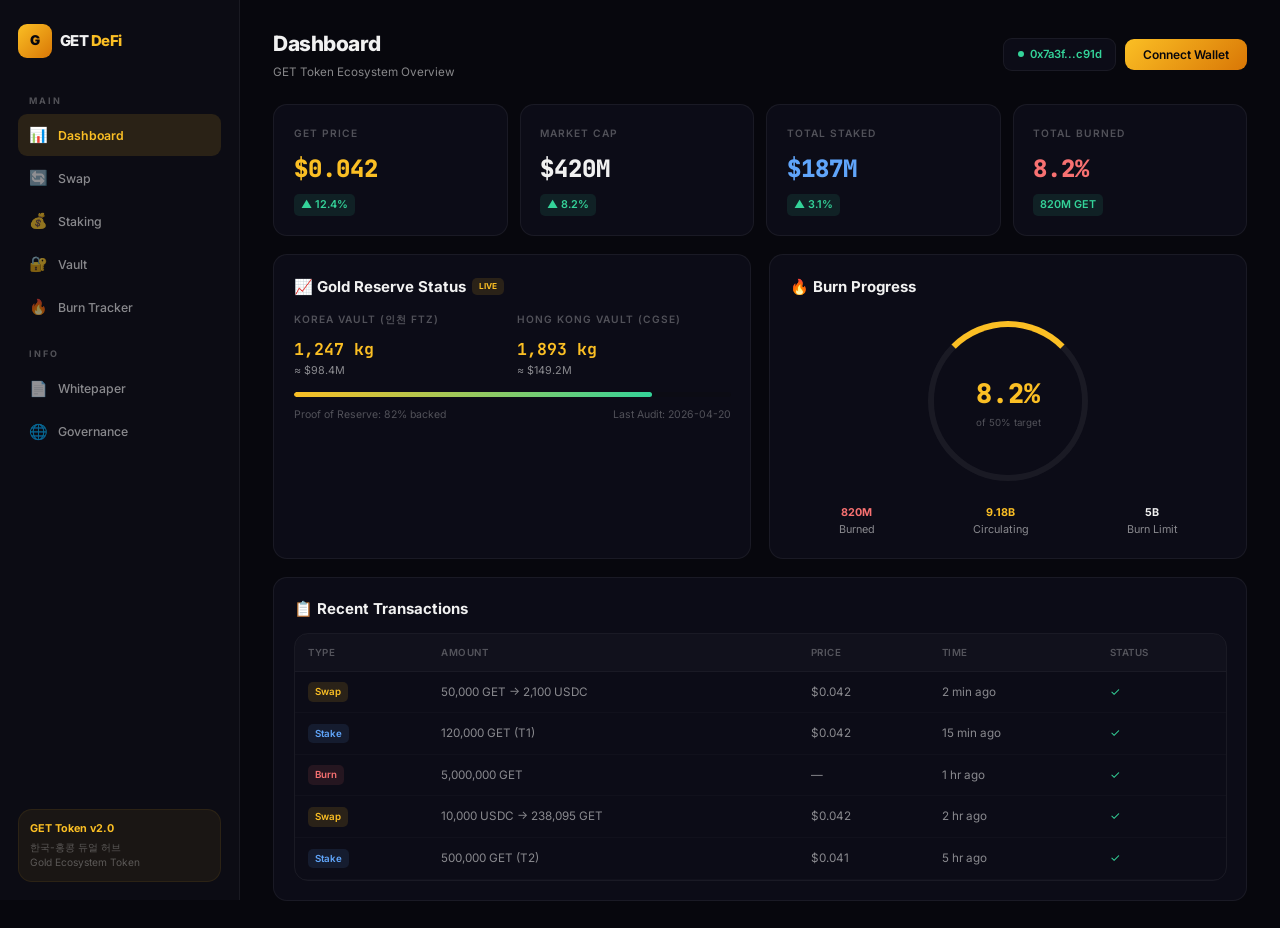
==== defi.html @ 254e7aa3 "GET Token Whitepaper v2.0 - Korea-HK Dual Hub Update" ====
<!DOCTYPE html>
<html lang="ko">
<head>
<meta charset="UTF-8">
<meta name="viewport" content="width=device-width, initial-scale=1.0">
<title>GET DeFi | Gold Ecosystem Token</title>
<meta name="description" content="GET Token DeFi - Swap, Staking, Vault, Burn Tracker">
<link rel="canonical" href="https://axg.kr/defi">
<link rel="stylesheet" href="defi.css">
</head>
<body>
<div class="app">

<!-- SIDEBAR -->
<aside class="sb">
<div class="logo"><div class="logo-i">G</div><div class="logo-t">GET <span>DeFi</span></div></div>
<div class="ng">
<div class="nl">Main</div>
<div class="ni ac" onclick="showPage('dashboard')"><span class="ic">📊</span> Dashboard</div>
<div class="ni" onclick="showPage('swap')"><span class="ic">🔄</span> Swap</div>
<div class="ni" onclick="showPage('staking')"><span class="ic">💰</span> Staking</div>
<div class="ni" onclick="showPage('vault')"><span class="ic">🔐</span> Vault</div>
<div class="ni" onclick="showPage('burn')"><span class="ic">🔥</span> Burn Tracker</div>
</div>
<div class="ng">
<div class="nl">Info</div>
<div class="ni" onclick="window.open('index.html')"><span class="ic">📄</span> Whitepaper</div>
<div class="ni"><span class="ic">🌐</span> Governance</div>
</div>
<div class="sp"></div>
<div class="nf"><b>GET Token v2.0</b>한국-홍콩 듀얼 허브<br>Gold Ecosystem Token</div>
</aside>

<!-- MAIN -->
<div class="main">

<!-- DASHBOARD -->
<div class="page active" id="pg-dashboard">
<div class="hd"><div><h1>Dashboard</h1><p>GET Token Ecosystem Overview</p></div>
<div class="ha"><div class="wb"><span class="dot"></span>0x7a3f...c91d</div><button class="btn btn-p">Connect Wallet</button></div></div>

<div class="g4">
<div class="cd"><div class="cl">GET Price</div><div class="cv" style="color:var(--g)">$0.042</div><div class="cc up">▲ 12.4%</div></div>
<div class="cd"><div class="cl">Market Cap</div><div class="cv">$420M</div><div class="cc up">▲ 8.2%</div></div>
<div class="cd"><div class="cl">Total Staked</div><div class="cv" style="color:var(--b)">$187M</div><div class="cc up">▲ 3.1%</div></div>
<div class="cd"><div class="cl">Total Burned</div><div class="cv" style="color:var(--r)">8.2%</div><div class="cc up">820M GET</div></div>
</div>

<div class="g2">
<div class="cd">
<div class="sec">📈 Gold Reserve Status <span class="badge">LIVE</span></div>
<div class="g2" style="margin:0;gap:.6rem">
<div><div class="cl">Korea Vault (인천 FTZ)</div><div style="font-family:'JetBrains Mono';font-size:1.1rem;font-weight:700;color:var(--g)">1,247 kg</div><div style="font-size:.72rem;color:var(--t2)">≈ $98.4M</div></div>
<div><div class="cl">Hong Kong Vault (CGSE)</div><div style="font-family:'JetBrains Mono';font-size:1.1rem;font-weight:700;color:var(--g)">1,893 kg</div><div style="font-size:.72rem;color:var(--t2)">≈ $149.2M</div></div>
</div>
<div class="pb" style="margin-top:.8rem"><div class="pf" style="width:82%"></div></div>
<div style="display:flex;justify-content:space-between;font-size:.7rem;color:var(--t3)"><span>Proof of Reserve: 82% backed</span><span>Last Audit: 2026-04-20</span></div>
</div>
<div class="cd">
<div class="sec">🔥 Burn Progress</div>
<div class="vr"><div class="vp">8.2%</div><div class="vs">of 50% target</div></div>
<div style="display:flex;justify-content:space-around;text-align:center;font-size:.72rem;color:var(--t2)">
<div><div style="font-weight:700;color:var(--r)">820M</div>Burned</div>
<div><div style="font-weight:700;color:var(--g)">9.18B</div>Circulating</div>
<div><div style="font-weight:700;color:var(--t1)">5B</div>Burn Limit</div>
</div>
</div>
</div>

<div class="cd">
<div class="sec">📋 Recent Transactions</div>
<div class="tw"><table>
<thead><tr><th>Type</th><th>Amount</th><th>Price</th><th>Time</th><th>Status</th></tr></thead>
<tbody>
<tr><td><span class="tg tg-g">Swap</span></td><td>50,000 GET → 2,100 USDC</td><td>$0.042</td><td>2 min ago</td><td style="color:var(--gr)">✓</td></tr>
<tr><td><span class="tg tg-b">Stake</span></td><td>120,000 GET (T1)</td><td>$0.042</td><td>15 min ago</td><td style="color:var(--gr)">✓</td></tr>
<tr><td><span class="tg tg-r">Burn</span></td><td>5,000,000 GET</td><td>—</td><td>1 hr ago</td><td style="color:var(--gr)">✓</td></tr>
<tr><td><span class="tg tg-g">Swap</span></td><td>10,000 USDC → 238,095 GET</td><td>$0.042</td><td>2 hr ago</td><td style="color:var(--gr)">✓</td></tr>
<tr><td><span class="tg tg-b">Stake</span></td><td>500,000 GET (T2)</td><td>$0.041</td><td>5 hr ago</td><td style="color:var(--gr)">✓</td></tr>
</tbody></table></div>
</div>
</div>

<!-- SWAP -->
<div class="page" id="pg-swap">
<div class="hd"><div><h1>Swap</h1><p>GET ↔ Stablecoin Exchange | Gold NAV 기반 실시간 교환</p></div>
<div class="ha"><div class="wb"><span class="dot"></span>Connected</div></div></div>

<div class="sw">
<div class="cd" style="padding:1.5rem">
<div class="tabs" style="margin-bottom:1rem"><button class="tab ac">Swap</button><button class="tab">Limit</button></div>

<div class="sig">
<div class="sit"><span>From</span><span>Balance: 1,250,000 GET</span></div>
<div class="sir"><input class="si" placeholder="0.0" value="100000" id="fromAmt" oninput="calcSwap()">
<div class="ts"><div class="ti" style="background:var(--gd);color:var(--g)">G</div>GET ▾</div></div>
</div>

<div class="sa"><div class="sab" onclick="flipSwap()">↕</div></div>

<div class="sig">
<div class="sit"><span>To</span><span>Balance: 12,400 USDC</span></div>
<div class="sir"><input class="si" placeholder="0.0" value="4,200" id="toAmt" readonly>
<div class="ts"><div class="ti" style="background:var(--bd);color:var(--b)">$</div>USDC ▾</div></div>
</div>

<div class="sinf">
<div class="sinr"><span>Exchange Rate</span><span>1 GET = $0.042 USDC</span></div>
<div class="sinr"><span>Gold NAV Backing</span><span>$0.0248 / GET</span></div>
<div class="sinr"><span>Swap Fee</span><span>0.2% (200 GET)</span></div>
<div class="sinr"><span>Price Impact</span><span style="color:var(--gr)">< 0.01%</span></div>
<div class="sinr"><span>Route</span><span>GET → USDC (BitGo)</span></div>
</div>

<button class="sbtn" onclick="doSwap()">Swap 100,000 GET → 4,200 USDC</button>
</div>

<div class="cd" style="margin-top:1rem">
<div class="sec">📊 GET/USDC Price Chart</div>
<div style="height:180px;display:flex;align-items:flex-end;gap:3px;padding:.5rem 0">
<div style="flex:1;height:40%;background:linear-gradient(180deg,var(--g),rgba(251,191,36,.1));border-radius:2px 2px 0 0"></div>
<div style="flex:1;height:55%;background:linear-gradient(180deg,var(--g),rgba(251,191,36,.1));border-radius:2px 2px 0 0"></div>
<div style="flex:1;height:45%;background:linear-gradient(180deg,var(--g),rgba(251,191,36,.1));border-radius:2px 2px 0 0"></div>
<div style="flex:1;height:65%;background:linear-gradient(180deg,var(--g),rgba(251,191,36,.1));border-radius:2px 2px 0 0"></div>
<div style="flex:1;height:60%;background:linear-gradient(180deg,var(--g),rgba(251,191,36,.1));border-radius:2px 2px 0 0"></div>
<div style="flex:1;height:70%;background:linear-gradient(180deg,var(--g),rgba(251,191,36,.1));border-radius:2px 2px 0 0"></div>
<div style="flex:1;height:68%;background:linear-gradient(180deg,var(--g),rgba(251,191,36,.1));border-radius:2px 2px 0 0"></div>
<div style="flex:1;height:75%;background:linear-gradient(180deg,var(--g),rgba(251,191,36,.1));border-radius:2px 2px 0 0"></div>
<div style="flex:1;height:72%;background:linear-gradient(180deg,var(--g),rgba(251,191,36,.1));border-radius:2px 2px 0 0"></div>
<div style="flex:1;height:80%;background:linear-gradient(180deg,var(--g),rgba(251,191,36,.1));border-radius:2px 2px 0 0"></div>
<div style="flex:1;height:78%;background:linear-gradient(180deg,var(--g),rgba(251,191,36,.1));border-radius:2px 2px 0 0"></div>
<div style="flex:1;height:85%;background:linear-gradient(180deg,var(--gr),rgba(52,211,153,.1));border-radius:2px 2px 0 0"></div>
</div>
<div style="display:flex;justify-content:space-between;font-size:.6rem;color:var(--t3)"><span>Apr 1</span><span>Apr 7</span><span>Apr 14</span><span>Apr 21</span><span>Today</span></div>
</div>
</div>
</div>

<!-- STAKING -->
<div class="page" id="pg-staking">
<div class="hd"><div><h1>Staking</h1><p>3-Tier Staking | 금 거래 수익 기반 APY</p></div>
<div class="ha"><button class="btn btn-o">My Positions</button><button class="btn btn-p">Claim All</button></div></div>

<div class="g4" style="grid-template-columns:repeat(3,1fr)">
<div class="cd bs"><div class="bv gold">$187M</div><div class="bl">Total Value Locked</div></div>
<div class="cd bs"><div class="bv green">$2.4M</div><div class="bl">Total Rewards Paid</div></div>
<div class="cd bs"><div class="bv" style="color:var(--b)">3,847</div><div class="bl">Active Stakers</div></div>
</div>

<div class="g3">
<div class="cd st">
<div class="sth"><div class="stn">🥇 T1 Gold Vault</div><div class="sta">8.0% APY</div></div>
<div class="std">
<div><div class="stdl">Lock-up</div><div class="stdv">90 Days</div></div>
<div><div class="stdl">Pool Target</div><div class="stdv">$120M</div></div>
<div><div class="stdl">Current Pool</div><div class="stdv" style="color:var(--g)">$98.4M</div></div>
<div><div class="stdl">Fund Use</div><div class="stdv">금 매입</div></div>
</div>
<div class="pb"><div class="pf" style="width:82%"></div></div>
<div style="font-size:.68rem;color:var(--t2);margin-bottom:.6rem;text-align:center">82% filled ($98.4M / $120M)</div>
<button class="stb" onclick="alert('Stake T1: 90일 락업, APY 8%')">Stake GET → T1 Gold Vault</button>
</div>

<div class="cd st t2">
<div class="sth"><div class="stn">💎 T2 Yield Plus</div><div class="sta">12.0% APY</div></div>
<div class="std">
<div><div class="stdl">Lock-up</div><div class="stdv">180 Days</div></div>
<div><div class="stdl">Pool Target</div><div class="stdv">$50M</div></div>
<div><div class="stdl">Current Pool</div><div class="stdv" style="color:var(--b)">$41.2M</div></div>
<div><div class="stdl">Fund Use</div><div class="stdv">NPL·PF</div></div>
</div>
<div class="pb"><div class="pf" style="width:82%;background:linear-gradient(90deg,var(--b),var(--gr))"></div></div>
<div style="font-size:.68rem;color:var(--t2);margin-bottom:.6rem;text-align:center">82% filled ($41.2M / $50M)</div>
<button class="stb" onclick="alert('Stake T2: 180일 락업, APY 12%')">Stake GET → T2 Yield Plus</button>
</div>

<div class="cd st t3">
<div class="sth"><div class="stn">🚀 T3 LP Staking</div><div class="sta">18.0% APY</div></div>
<div class="std">
<div><div class="stdl">Lock-up</div><div class="stdv">365 Days</div></div>
<div><div class="stdl">Pool Target</div><div class="stdv">$30M</div></div>
<div><div class="stdl">Current Pool</div><div class="stdv" style="color:var(--p)">$24.8M</div></div>
<div><div class="stdl">Fund Use</div><div class="stdv">유동성</div></div>
</div>
<div class="pb"><div class="pf" style="width:83%;background:linear-gradient(90deg,var(--p),var(--gr))"></div></div>
<div style="font-size:.68rem;color:var(--t2);margin-bottom:.6rem;text-align:center">83% filled ($24.8M / $30M)</div>
<button class="stb" onclick="alert('Stake T3: 365일 락업, APY 18%')">Stake GET-USDC LP → T3</button>
</div>
</div>
</div>

<!-- VAULT -->
<div class="page" id="pg-vault">
<div class="hd"><div><h1>Gold Vault</h1><p>한국-홍콩 듀얼 Vault | 실시간 Proof of Reserve</p></div>
<div class="ha"><span class="tg tg-gr" style="font-size:.75rem;padding:4px 10px">✓ Chainlink PoR Verified</span></div></div>

<div class="g2">
<div class="cd">
<div class="sec">🇰🇷 한국 Vault — 인천 FTZ</div>
<div class="vr"><div class="vp">1,247</div><div class="vs">kg Gold</div></div>
<div class="g2" style="gap:.5rem;margin:0">
<div class="cd" style="padding:.8rem;text-align:center"><div class="cl">USD Value</div><div style="font-family:'JetBrains Mono';font-weight:700;color:var(--g)">$98.4M</div></div>
<div class="cd" style="padding:.8rem;text-align:center"><div class="cl">Purity</div><div style="font-family:'JetBrains Mono';font-weight:700">99.99%</div></div>
<div class="cd" style="padding:.8rem;text-align:center"><div class="cl">Security</div><div style="font-weight:600;color:var(--gr);font-size:.8rem">Brink's</div></div>
<div class="cd" style="padding:.8rem;text-align:center"><div class="cl">Last Audit</div><div style="font-weight:600;font-size:.8rem">Apr 20</div></div>
</div>
</div>
<div class="cd">
<div class="sec">🇭🇰 홍콩 Vault — CGSE Zone</div>
<div class="vr"><div class="vp">1,893</div><div class="vs">kg Gold</div></div>
<div class="g2" style="gap:.5rem;margin:0">
<div class="cd" style="padding:.8rem;text-align:center"><div class="cl">USD Value</div><div style="font-family:'JetBrains Mono';font-weight:700;color:var(--g)">$149.2M</div></div>
<div class="cd" style="padding:.8rem;text-align:center"><div class="cl">Purity</div><div style="font-family:'JetBrains Mono';font-weight:700">99.99%</div></div>
<div class="cd" style="padding:.8rem;text-align:center"><div class="cl">Security</div><div style="font-weight:600;color:var(--gr);font-size:.8rem">Brink's</div></div>
<div class="cd" style="padding:.8rem;text-align:center"><div class="cl">Last Audit</div><div style="font-weight:600;font-size:.8rem">Apr 18</div></div>
</div>
</div>
</div>

<div class="cd">
<div class="sec">📋 Gold Token Issuance Log</div>
<div class="tw"><table>
<thead><tr><th>Date</th><th>Vault</th><th>Gold (kg)</th><th>Tokens Minted</th><th>TX Hash</th></tr></thead>
<tbody>
<tr><td>Apr 22</td><td><span class="tg tg-g">Korea</span></td><td>312 kg</td><td>312,000 GLD</td><td style="font-family:'JetBrains Mono';font-size:.7rem;color:var(--b)">0xfa3...9c1</td></tr>
<tr><td>Apr 20</td><td><span class="tg tg-b">HK</span></td><td>520 kg</td><td>520,000 GLD</td><td style="font-family:'JetBrains Mono';font-size:.7rem;color:var(--b)">0x8b2...4e7</td></tr>
<tr><td>Apr 18</td><td><span class="tg tg-g">Korea</span></td><td>285 kg</td><td>285,000 GLD</td><td style="font-family:'JetBrains Mono';font-size:.7rem;color:var(--b)">0xd71...2f3</td></tr>
<tr><td>Apr 15</td><td><span class="tg tg-b">HK</span></td><td>448 kg</td><td>448,000 GLD</td><td style="font-family:'JetBrains Mono';font-size:.7rem;color:var(--b)">0x3c9...8a5</td></tr>
</tbody></table></div>
</div>
</div>

<!-- BURN -->
<div class="page" id="pg-burn">
<div class="hd"><div><h1>Burn Tracker</h1><p>GET 바이백 & 소각 | 순이익 30% 자동 소각</p></div>
<div class="ha"><span class="tg tg-r" style="font-size:.75rem;padding:4px 10px">🔥 Next Burn: 3d 14h</span></div></div>

<div class="g4">
<div class="cd bs"><div class="bv fire">820M</div><div class="bl">Total Burned (GET)</div></div>
<div class="cd bs"><div class="bv gold">8.2%</div><div class="bl">Burn Rate</div></div>
<div class="cd bs"><div class="bv green">50%</div><div class="bl">Max Burn Cap</div></div>
<div class="cd bs"><div class="bv" style="color:var(--b)">₩34.4B</div><div class="bl">Total Burn Value</div></div>
</div>

<div class="g2">
<div class="cd">
<div class="sec">📊 Monthly Burn Chart</div>
<div class="bc">
<div class="bb" style="height:25%"><div class="bbl">Nov</div></div>
<div class="bb" style="height:32%"><div class="bbl">Dec</div></div>
<div class="bb" style="height:40%"><div class="bbl">Jan</div></div>
<div class="bb" style="height:48%"><div class="bbl">Feb</div></div>
<div class="bb" style="height:55%"><div class="bbl">Mar</div></div>
<div class="bb" style="height:70%"><div class="bbl">Apr</div></div>
</div>
</div>
<div class="cd">
<div class="sec">🎯 Burn Milestones</div>
<div style="display:flex;flex-direction:column;gap:.6rem;margin-top:.5rem">
<div><div class="pb"><div class="pf" style="width:82%;background:linear-gradient(90deg,var(--r),var(--g))"></div></div><div style="display:flex;justify-content:space-between;font-size:.7rem"><span style="color:var(--r)">Y1: 8.2% burned</span><span style="color:var(--t3)">Target 8%</span></div></div>
<div><div class="pb"><div class="pf" style="width:0%"></div></div><div style="display:flex;justify-content:space-between;font-size:.7rem"><span style="color:var(--t3)">Y2: 0%</span><span style="color:var(--t3)">Target 22%</span></div></div>
<div><div class="pb"><div class="pf" style="width:0%"></div></div><div style="display:flex;justify-content:space-between;font-size:.7rem"><span style="color:var(--t3)">Y3: 0%</span><span style="color:var(--t3)">Target 38%</span></div></div>
<div><div class="pb"><div class="pf" style="width:0%"></div></div><div style="display:flex;justify-content:space-between;font-size:.7rem"><span style="color:var(--t3)">Y4: 0%</span><span style="color:var(--t3)">Target 47%</span></div></div>
</div>
</div>
</div>

<div class="cd">
<div class="sec">🔥 Burn History</div>
<div class="tw"><table>
<thead><tr><th>Date</th><th>Amount Burned</th><th>Value</th><th>Source</th><th>TX</th></tr></thead>
<tbody>
<tr><td>Apr 22</td><td style="color:var(--r);font-weight:600">50M GET</td><td>$2.1M</td><td>Gold Spread</td><td style="font-family:'JetBrains Mono';font-size:.7rem;color:var(--b)">0xab1...3f2</td></tr>
<tr><td>Apr 15</td><td style="color:var(--r);font-weight:600">45M GET</td><td>$1.89M</td><td>Swap Fee</td><td style="font-family:'JetBrains Mono';font-size:.7rem;color:var(--b)">0x7c3...e91</td></tr>
<tr><td>Apr 8</td><td style="color:var(--r);font-weight:600">60M GET</td><td>$2.52M</td><td>Gold Spread</td><td style="font-family:'JetBrains Mono';font-size:.7rem;color:var(--b)">0xd42...7b8</td></tr>
<tr><td>Apr 1</td><td style="color:var(--r);font-weight:600">40M GET</td><td>$1.68M</td><td>Staking Margin</td><td style="font-family:'JetBrains Mono';font-size:.7rem;color:var(--b)">0x2e9...5c4</td></tr>
</tbody></table></div>
</div>
</div>

</div><!-- /main -->
</div><!-- /app -->

<script>
function showPage(name){
document.querySelectorAll('.page').forEach(p=>p.classList.remove('active'));
document.getElementById('pg-'+name).classList.add('active');
document.querySelectorAll('.ni').forEach(n=>n.classList.remove('ac'));
event.currentTarget.classList.add('ac');
}
function calcSwap(){
const v=parseFloat(document.getElementById('fromAmt').value.replace(/,/g,''))||0;
document.getElementById('toAmt').value=(v*0.042).toLocaleString();
}
function flipSwap(){document.querySelector('.sab').style.transform='rotate(180deg)'}
function doSwap(){
const btn=event.currentTarget;btn.textContent='Processing...';btn.style.opacity='.6';
setTimeout(()=>{btn.textContent='✓ Swap Complete!';btn.style.background='linear-gradient(135deg,#34d399,#10b981)';
setTimeout(()=>{btn.textContent='Swap 100,000 GET → 4,200 USDC';btn.style.background='';btn.style.opacity='1'},2000)},1500);
}
</script>
</body>
</html>
---- defi.css ----
@import url('https://fonts.googleapis.com/css2?family=Inter:wght@300;400;500;600;700;800;900&family=JetBrains+Mono:wght@400;500;700&display=swap');
:root{--g:#fbbf24;--gd:rgba(251,191,36,.12);--gb:rgba(251,191,36,.06);--b:#60a5fa;--bd:rgba(96,165,250,.1);--gr:#34d399;--grd:rgba(52,211,153,.1);--r:#f87171;--rd:rgba(248,113,113,.1);--p:#a78bfa;--bg:#07070d;--bg2:#0c0c14;--bg3:#12121e;--cd:rgba(14,14,24,.92);--br:rgba(255,255,255,.06);--bh:rgba(251,191,36,.18);--t1:#f1f1f1;--t2:rgba(241,241,241,.55);--t3:rgba(241,241,241,.3);--rd2:14px;--tr:all .3s ease}
*,*::before,*::after{margin:0;padding:0;box-sizing:border-box}
html{font-size:15px}body{font-family:'Inter',sans-serif;background:var(--bg);color:var(--t1);line-height:1.6;overflow-x:hidden;min-height:100vh}
::-webkit-scrollbar{width:4px}::-webkit-scrollbar-thumb{background:rgba(251,191,36,.3);border-radius:2px}
a{color:var(--g);text-decoration:none}button{cursor:pointer;font-family:inherit}

.app{display:grid;grid-template-columns:240px 1fr;min-height:100vh}
.sb{background:var(--bg2);border-right:1px solid var(--br);padding:1.2rem;display:flex;flex-direction:column;position:sticky;top:0;height:100vh}
.main{padding:1.8rem 2.2rem;overflow-y:auto}

.logo{display:flex;align-items:center;gap:.5rem;margin-bottom:2rem;padding:.4rem 0}
.logo-i{width:34px;height:34px;border-radius:9px;background:linear-gradient(135deg,#fbbf24,#d97706);display:flex;align-items:center;justify-content:center;font-weight:900;font-size:.9rem;color:#07070d}
.logo-t{font-size:1rem;font-weight:800;letter-spacing:-.5px}.logo-t span{color:var(--g)}
.ng{margin-bottom:1.2rem}
.nl{font-size:.6rem;font-weight:700;letter-spacing:2px;text-transform:uppercase;color:var(--t3);margin-bottom:.4rem;padding-left:.7rem}
.ni{display:flex;align-items:center;gap:.6rem;padding:.6rem .7rem;border-radius:9px;color:var(--t2);font-size:.82rem;font-weight:500;transition:var(--tr);cursor:pointer;margin-bottom:1px}
.ni:hover{background:var(--gb);color:var(--t1)}.ni.ac{background:var(--gd);color:var(--g);font-weight:600}
.ni .ic{font-size:1rem;width:20px;text-align:center}
.sp{flex:1}
.nf{padding:.7rem;border-radius:var(--rd2);background:var(--gb);border:1px solid rgba(251,191,36,.08);font-size:.68rem;color:var(--t3);line-height:1.5}
.nf b{color:var(--g);display:block;margin-bottom:.2rem;font-size:.72rem}

.hd{display:flex;justify-content:space-between;align-items:center;margin-bottom:1.5rem}
.hd h1{font-size:1.4rem;font-weight:800;letter-spacing:-.5px}.hd p{font-size:.78rem;color:var(--t2);margin-top:.15rem}
.ha{display:flex;gap:.6rem;align-items:center}
.btn{padding:.55rem 1.2rem;border-radius:9px;font-size:.8rem;font-weight:600;border:none;transition:var(--tr)}
.btn-p{background:linear-gradient(135deg,#fbbf24,#d97706);color:#07070d}.btn-p:hover{box-shadow:0 4px 18px rgba(251,191,36,.3);transform:translateY(-1px)}
.btn-o{background:0;border:1px solid var(--bh);color:var(--g)}.btn-o:hover{background:var(--gb)}
.wb{display:flex;align-items:center;gap:.4rem;padding:.45rem .9rem;border-radius:9px;background:var(--cd);border:1px solid var(--br);font-size:.75rem;color:var(--gr);font-weight:600}
.wb .dot{width:6px;height:6px;border-radius:50%;background:var(--gr);animation:pu 2s infinite}
@keyframes pu{0%,100%{opacity:1}50%{opacity:.3}}

.cd{background:var(--cd);border:1px solid var(--br);border-radius:var(--rd2);padding:1.3rem;transition:var(--tr);overflow:hidden}
.cd:hover{border-color:var(--bh)}
.cl{font-size:.68rem;font-weight:600;color:var(--t3);letter-spacing:1px;text-transform:uppercase;margin-bottom:.6rem}
.cv{font-family:'JetBrains Mono';font-size:1.6rem;font-weight:800;margin-bottom:.2rem}
.cc{font-size:.72rem;font-weight:600;display:inline-flex;align-items:center;gap:.2rem;padding:2px 7px;border-radius:5px}
.cc.up{color:var(--gr);background:var(--grd)}.cc.dn{color:var(--r);background:var(--rd)}

.g4{display:grid;grid-template-columns:repeat(4,1fr);gap:.8rem;margin-bottom:1.2rem}
.g2{display:grid;grid-template-columns:1fr 1fr;gap:1.2rem;margin-bottom:1.2rem}
.g3{display:grid;grid-template-columns:1fr 1fr 1fr;gap:1rem;margin-bottom:1.2rem}

/* Swap */
.sw{max-width:460px;margin:0 auto}
.sig{background:var(--bg2);border:1px solid var(--br);border-radius:11px;padding:1rem;margin-bottom:.4rem;transition:var(--tr)}
.sig:focus-within{border-color:var(--g)}
.sit{display:flex;justify-content:space-between;margin-bottom:.5rem;font-size:.68rem;color:var(--t3);font-weight:600}
.sir{display:flex;align-items:center;gap:.7rem}
.si{flex:1;background:0;border:0;outline:0;font-family:'JetBrains Mono';font-size:1.4rem;font-weight:700;color:var(--t1)}.si::placeholder{color:var(--t3)}
.ts{display:flex;align-items:center;gap:.3rem;padding:.35rem .7rem;border-radius:9px;background:rgba(255,255,255,.04);border:1px solid var(--br);color:var(--t1);font-size:.8rem;font-weight:600;cursor:pointer;white-space:nowrap}
.ts:hover{border-color:var(--bh)}
.ti{width:22px;height:22px;border-radius:50%;display:flex;align-items:center;justify-content:center;font-size:.65rem;font-weight:800}
.sa{display:flex;justify-content:center;margin:-.2rem 0;position:relative;z-index:2}
.sab{width:32px;height:32px;border-radius:9px;background:var(--bg3);border:2px solid var(--br);display:flex;align-items:center;justify-content:center;font-size:.9rem;color:var(--t2);cursor:pointer;transition:var(--tr)}
.sab:hover{border-color:var(--g);color:var(--g);transform:rotate(180deg)}
.sinf{display:flex;flex-direction:column;gap:.3rem;padding:.8rem 0}
.sinr{display:flex;justify-content:space-between;font-size:.74rem;color:var(--t2)}.sinr span:last-child{color:var(--t1);font-weight:500}
.sbtn{width:100%;padding:.9rem;border-radius:11px;font-size:.95rem;font-weight:700;border:0;background:linear-gradient(135deg,#fbbf24,#d97706);color:#07070d;transition:var(--tr)}
.sbtn:hover{box-shadow:0 5px 24px rgba(251,191,36,.3);transform:translateY(-2px)}

/* Staking */
.st{border-left:3px solid var(--g)}
.st.t2{border-color:var(--b)}.st.t3{border-color:var(--p)}
.sth{display:flex;justify-content:space-between;align-items:center;margin-bottom:.8rem}
.stn{font-size:.95rem;font-weight:700}.sta{font-family:'JetBrains Mono';font-size:1.2rem;font-weight:800;color:var(--gr)}
.std{display:grid;grid-template-columns:1fr 1fr;gap:.5rem;margin-bottom:.8rem}
.stdl{font-size:.65rem;color:var(--t3);font-weight:600;text-transform:uppercase;letter-spacing:.5px}
.stdv{font-size:.85rem;font-weight:600;margin-top:.1rem}
.pb{height:5px;background:var(--bg2);border-radius:3px;overflow:hidden;margin-bottom:.7rem}
.pf{height:100%;border-radius:3px;background:linear-gradient(90deg,var(--g),var(--gr));transition:width 1.5s ease}
.stb{width:100%;padding:.6rem;border-radius:9px;font-size:.82rem;font-weight:600;border:1px solid var(--bh);background:var(--gb);color:var(--g);transition:var(--tr)}
.stb:hover{background:var(--gd);transform:translateY(-1px)}

/* Burn */
.bs{text-align:center;padding:1rem}
.bv{font-family:'JetBrains Mono';font-size:1.3rem;font-weight:800}
.bv.fire{color:var(--r)}.bv.gold{color:var(--g)}.bv.green{color:var(--gr)}
.bl{font-size:.65rem;color:var(--t3);margin-top:.15rem;text-transform:uppercase;letter-spacing:.5px}
.bc{height:160px;display:flex;align-items:flex-end;gap:5px;padding:.8rem 0}
.bb{flex:1;background:linear-gradient(180deg,var(--r),rgba(248,113,113,.15));border-radius:3px 3px 0 0;min-height:6px;transition:height 1.5s ease;position:relative}
.bb:hover{opacity:.75}
.bbl{position:absolute;bottom:-16px;left:50%;transform:translateX(-50%);font-size:.5rem;color:var(--t3);white-space:nowrap}

/* Vault */
.vr{width:160px;height:160px;border-radius:50%;border:6px solid var(--br);position:relative;display:flex;align-items:center;justify-content:center;flex-direction:column;margin:1.5rem auto}
.vr::before{content:'';position:absolute;inset:-6px;border-radius:50%;border:6px solid transparent;border-top-color:var(--g);animation:sp 3s linear infinite}
@keyframes sp{to{transform:rotate(360deg)}}
.vp{font-family:'JetBrains Mono';font-size:1.8rem;font-weight:900;color:var(--g)}
.vs{font-size:.65rem;color:var(--t3)}

/* Table */
.tw{overflow-x:auto;border-radius:var(--rd2);border:1px solid var(--br)}
table{width:100%;border-collapse:collapse;font-size:.78rem}
thead{background:rgba(255,255,255,.02)}
th{padding:.7rem .9rem;text-align:left;font-weight:600;color:var(--t3);font-size:.65rem;letter-spacing:.5px;text-transform:uppercase;border-bottom:1px solid var(--br)}
td{padding:.7rem .9rem;border-bottom:1px solid rgba(255,255,255,.02);color:var(--t2)}
tr:hover td{background:rgba(251,191,36,.02);color:var(--t1)}
.tg{display:inline-block;padding:2px 7px;border-radius:5px;font-size:.65rem;font-weight:600}
.tg-g{background:var(--gd);color:var(--g)}.tg-gr{background:var(--grd);color:var(--gr)}.tg-b{background:var(--bd);color:var(--b)}.tg-r{background:var(--rd);color:var(--r)}

/* Tabs */
.tabs{display:flex;gap:2px;background:var(--bg2);border-radius:9px;padding:2px;margin-bottom:1.2rem;width:fit-content}
.tab{padding:.4rem 1rem;border-radius:7px;font-size:.76rem;font-weight:600;color:var(--t2);cursor:pointer;transition:var(--tr);border:0;background:0}
.tab.ac{background:var(--cd);color:var(--g);box-shadow:0 2px 6px rgba(0,0,0,.3)}.tab:hover:not(.ac){color:var(--t1)}

.sec{font-size:1rem;font-weight:700;margin-bottom:.8rem;display:flex;align-items:center;gap:.4rem}
.sec .badge{font-size:.55rem;padding:2px 7px;border-radius:5px;background:var(--gd);color:var(--g);font-weight:700}

/* Pages */
.page{display:none}.page.active{display:block}

@media(max-width:900px){.app{grid-template-columns:1fr}.sb{display:none}.main{padding:1rem}.g4{grid-template-columns:1fr 1fr}.g2,.g3{grid-template-columns:1fr}}
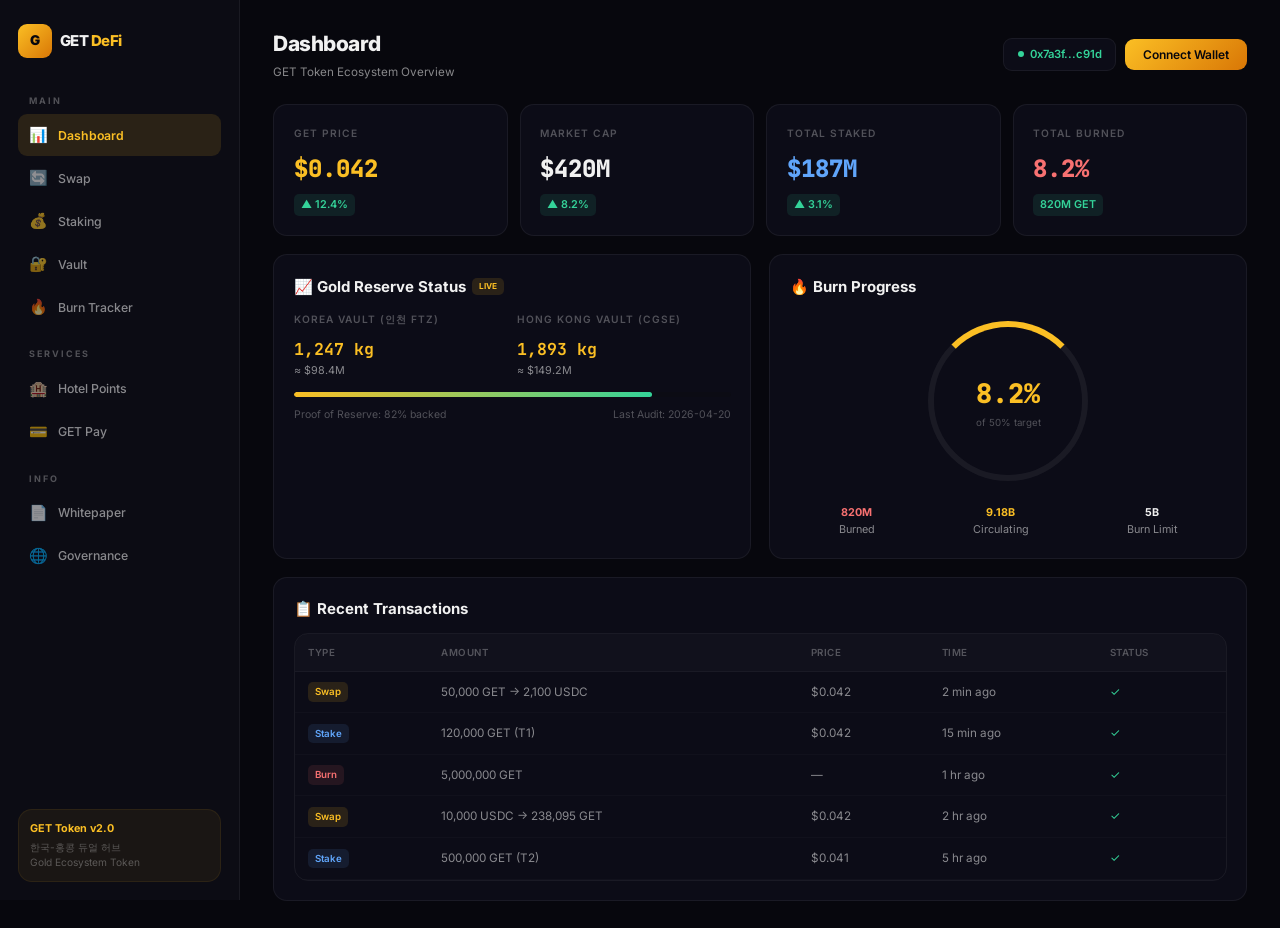
==== commit d726339b: "Add Hotel Points & GET Pay services" ====
--- a/defi.html
+++ b/defi.html
@@ -21,6 +21,11 @@
 <div class="ni" onclick="showPage('staking')"><span class="ic">💰</span> Staking</div>
 <div class="ni" onclick="showPage('vault')"><span class="ic">🔐</span> Vault</div>
 <div class="ni" onclick="showPage('burn')"><span class="ic">🔥</span> Burn Tracker</div>
+</div>
+<div class="ng">
+<div class="nl">Services</div>
+<div class="ni" onclick="showPage('hotel')"><span class="ic">🏨</span> Hotel Points</div>
+<div class="ni" onclick="showPage('pay')"><span class="ic">💳</span> GET Pay</div>
 </div>
 <div class="ng">
 <div class="nl">Info</div>
@@ -278,10 +283,153 @@
 </div>
 </div>
 
+<!-- HOTEL POINTS -->
+<div class="page" id="pg-hotel">
+<div class="hd"><div><h1>Hotel Points</h1><p>체스터톤스 속초 호텔 | 포인트 구매 & GET Swap</p></div>
+<div class="ha"><span class="tg tg-gr" style="font-size:.75rem;padding:4px 10px">✓ Partnership Active</span></div></div>
+
+<div class="hotel-hero">
+<div class="hotel-badge"><span class="dot"></span> LIVE — 실시간 포인트 판매</div>
+<h2>🏨 체스터톤스 속초 호텔</h2>
+<p>강원도 속초시 엑스포로 109 | ⭐ 4성급 프리미엄 리조트 호텔</p>
+<div style="display:flex;gap:1.5rem;margin-top:1rem;flex-wrap:wrap">
+<div><div style="font-size:.65rem;color:rgba(255,255,255,.5)">온천 수영장</div><div style="font-weight:700;font-size:.9rem">🏊 야외 온천</div></div>
+<div><div style="font-size:.65rem;color:rgba(255,255,255,.5)">사우나</div><div style="font-weight:700;font-size:.9rem">♨️ 치유인</div></div>
+<div><div style="font-size:.65rem;color:rgba(255,255,255,.5)">피트니스</div><div style="font-weight:700;font-size:.9rem">💪 24h Gym</div></div>
+<div><div style="font-size:.65rem;color:rgba(255,255,255,.5)">워케이션</div><div style="font-weight:700;font-size:.9rem">💻 노마드</div></div>
+<div><div style="font-size:.65rem;color:rgba(255,255,255,.5)">주차</div><div style="font-weight:700;font-size:.9rem">🅿️ 무료</div></div>
+</div>
+</div>
+
+<div class="sec">🛏️ 객실 선택 & 포인트 구매</div>
+<div class="g3" style="margin-bottom:1.2rem">
+<div class="room-card selected" onclick="selectRoom(this,0)">
+<div class="room-name">Standard</div>
+<div class="room-type">원룸형 · 2인 기준</div>
+<div class="room-price">120,000<small>P / 1박</small></div>
+<div class="room-features"><span class="room-feat">TV</span><span class="room-feat">냉장고</span><span class="room-feat">Wi-Fi</span><span class="room-feat">에어컨</span></div>
+</div>
+<div class="room-card" onclick="selectRoom(this,1)">
+<div class="room-name">Superior</div>
+<div class="room-type">투룸형 · 4인 기준</div>
+<div class="room-price">180,000<small>P / 1박</small></div>
+<div class="room-features"><span class="room-feat">투룸</span><span class="room-feat">세탁기</span><span class="room-feat">Wi-Fi</span><span class="room-feat">온천</span></div>
+</div>
+<div class="room-card" onclick="selectRoom(this,2)">
+<div class="room-name">Deluxe</div>
+<div class="room-type">투룸형 · 6인 기준</div>
+<div class="room-price">280,000<small>P / 1박</small></div>
+<div class="room-features"><span class="room-feat">오션뷰</span><span class="room-feat">투룸</span><span class="room-feat">세탁기</span><span class="room-feat">사우나</span></div>
+</div>
+</div>
+<div class="g2" style="margin-bottom:1.2rem">
+<div class="room-card" onclick="selectRoom(this,3)">
+<div class="room-name">🏅 Suite</div>
+<div class="room-type">3룸 · 8인 기준 · VIP</div>
+<div class="room-price">450,000<small>P / 1박</small></div>
+<div class="room-features"><span class="room-feat">3룸</span><span class="room-feat">오션뷰</span><span class="room-feat">미니골프</span><span class="room-feat">AV룸</span><span class="room-feat">프리미엄</span></div>
+</div>
+<div class="room-card" onclick="selectRoom(this,4)">
+<div class="room-name">👑 Penthouse</div>
+<div class="room-type">최상층 · 10인 기준 · VVIP</div>
+<div class="room-price">750,000<small>P / 1박</small></div>
+<div class="room-features"><span class="room-feat">최상층</span><span class="room-feat">파노라마뷰</span><span class="room-feat">전용 테라스</span><span class="room-feat">올 인클루시브</span></div>
+</div>
+</div>
+
+<div class="g2">
+<div class="pts-calc">
+<div class="sec">🧮 포인트 계산기</div>
+<div class="pts-row"><span class="pts-l">객실</span><span class="pts-v" id="calc-room">Standard</span></div>
+<div class="pts-row"><span class="pts-l">박 수</span>
+<div style="display:flex;align-items:center;gap:.5rem">
+<button class="btn btn-o" style="padding:2px 10px;font-size:.9rem" onclick="changeNights(-1)">−</button>
+<span class="pts-v" id="calc-nights">2</span>
+<button class="btn btn-o" style="padding:2px 10px;font-size:.9rem" onclick="changeNights(1)">+</button>
+</div></div>
+<div class="pts-row"><span class="pts-l">포인트 단가</span><span class="pts-v" id="calc-ppn">120,000 P</span></div>
+<div class="pts-row"><span class="pts-l">총 포인트</span><span class="pts-v pts-total" id="calc-total">240,000 P</span></div>
+<div class="pts-row"><span class="pts-l">GET 환산</span><span class="pts-v pts-get" id="calc-get">≈ 5,714,286 GET</span></div>
+<div style="margin-top:.8rem;display:flex;gap:.5rem">
+<button class="sbtn" style="flex:1" onclick="buyPoints()">KRW로 포인트 구매</button>
+<button class="stb" style="flex:1" onclick="buyWithGET()">GET으로 구매</button>
+</div>
+</div>
+<div class="cd">
+<div class="sec">🔄 포인트 ↔ GET Swap</div>
+<div class="sig" style="margin-bottom:.6rem">
+<div class="sit"><span>Hotel Points</span><span>Balance: 540,000 P</span></div>
+<div class="sir"><input class="si" placeholder="0" value="120000" id="pts-from" oninput="calcPtsSwap()"><div class="ts"><div class="ti" style="background:linear-gradient(135deg,#1a1a2e,#0f3460);color:white;font-size:.5rem">HP</div>Points</div></div>
+</div>
+<div class="sa"><div class="sab" onclick="flipPtsSwap()">↕</div></div>
+<div class="sig">
+<div class="sit"><span>GET Coin</span><span>Balance: 1,250,000 GET</span></div>
+<div class="sir"><input class="si" placeholder="0" value="2,857,143" id="pts-to" readonly><div class="ts"><div class="ti" style="background:var(--gd);color:var(--g)">G</div>GET</div></div>
+</div>
+<div class="sinf">
+<div class="sinr"><span>Exchange Rate</span><span>1 P = 23.81 GET</span></div>
+<div class="sinr"><span>Swap Fee</span><span style="color:var(--gr)">0.15%</span></div>
+</div>
+<button class="sbtn" onclick="doPtsSwap()">Swap 120,000 P → GET</button>
+</div>
+</div>
+</div>
+
+<!-- PAY -->
+<div class="page" id="pg-pay">
+<div class="hd"><div><h1>GET Pay</h1><p>블록체인 기반 통합 결제 & 바우처 플랫폼</p></div>
+<div class="ha"><div class="wb"><span class="dot"></span>Connected</div></div></div>
+
+<div class="pay-balance">
+<div class="pay-bl">Total Balance</div>
+<div class="pay-bv">1,250,000 GET</div>
+<div class="pay-bs">≈ $52,500 USD · ₩70,350,000 KRW</div>
+</div>
+
+<div class="pay-actions">
+<div class="pay-act" onclick="alert('QR 결제 스캐너 실행')"><div class="pay-ai">📱</div><div class="pay-at">QR 결제</div></div>
+<div class="pay-act" onclick="alert('충전 페이지로 이동')"><div class="pay-ai">💰</div><div class="pay-at">충전</div></div>
+<div class="pay-act" onclick="alert('송금 기능 실행')"><div class="pay-ai">📤</div><div class="pay-at">송금</div></div>
+<div class="pay-act" onclick="alert('바우처 마켓 오픈')"><div class="pay-ai">🎫</div><div class="pay-at">바우처</div></div>
+</div>
+
+<div class="g2">
+<div class="cd">
+<div class="sec">🏪 제휴 가맹점</div>
+<div style="display:flex;flex-direction:column;gap:.5rem">
+<div class="merchant-card"><div class="merchant-icon" style="background:linear-gradient(135deg,#1a1a2e,#0f3460)">🏨</div><div class="merchant-info"><div class="merchant-name">체스터톤스 속초</div><div class="merchant-cat">호텔 · 숙박</div></div><div class="merchant-disc">GET 5% 할인</div></div>
+<div class="merchant-card"><div class="merchant-icon" style="background:linear-gradient(135deg,#064e3b,#059669)">🌿</div><div class="merchant-info"><div class="merchant-name">세종 스마트 리버팜</div><div class="merchant-cat">스마트팜 · 농산물</div></div><div class="merchant-disc">GET 8% 할인</div></div>
+<div class="merchant-card"><div class="merchant-icon" style="background:linear-gradient(135deg,#7c2d12,#ea580c)">☕</div><div class="merchant-info"><div class="merchant-name">속초 아틀리에 카페</div><div class="merchant-cat">카페 · F&B</div></div><div class="merchant-disc">GET 3% 할인</div></div>
+<div class="merchant-card"><div class="merchant-icon" style="background:linear-gradient(135deg,#581c87,#a855f7)">💊</div><div class="merchant-info"><div class="merchant-name">HST 헬스케어</div><div class="merchant-cat">건강 · 웰니스</div></div><div class="merchant-disc">GET 10% 할인</div></div>
+<div class="merchant-card"><div class="merchant-icon" style="background:linear-gradient(135deg,#1e3a5f,#3b82f6)">⛷️</div><div class="merchant-info"><div class="merchant-name">속초 관광 패스</div><div class="merchant-cat">관광 · 레저</div></div><div class="merchant-disc">GET 7% 할인</div></div>
+</div>
+</div>
+<div>
+<div class="cd" style="margin-bottom:1.2rem">
+<div class="sec">📱 QR 결제</div>
+<div class="qr-area"><span>📷</span></div>
+<p style="text-align:center;font-size:.72rem;color:var(--t2)">가맹점 QR을 스캔하여 GET으로 결제</p>
+<button class="sbtn" style="margin-top:.8rem" onclick="alert('카메라 스캔 실행')">QR 스캔 결제하기</button>
+</div>
+<div class="cd">
+<div class="sec">📋 최근 결제 내역</div>
+<div class="pay-history">
+<div class="pay-tx"><div class="pay-tx-icon" style="background:var(--gd)">🏨</div><div class="pay-tx-info"><div class="pay-tx-name">체스터톤스 속초</div><div class="pay-tx-date">Apr 25, 14:32</div></div><div class="pay-tx-amt minus">-120,000 P</div></div>
+<div class="pay-tx"><div class="pay-tx-icon" style="background:var(--grd)">💰</div><div class="pay-tx-info"><div class="pay-tx-name">GET 충전</div><div class="pay-tx-date">Apr 24, 09:15</div></div><div class="pay-tx-amt plus">+500,000 GET</div></div>
+<div class="pay-tx"><div class="pay-tx-icon" style="background:var(--bd)">🌿</div><div class="pay-tx-info"><div class="pay-tx-name">세종 리버팜 채소박스</div><div class="pay-tx-date">Apr 23, 16:40</div></div><div class="pay-tx-amt minus">-45,000 P</div></div>
+<div class="pay-tx"><div class="pay-tx-icon" style="background:var(--rd)">🔥</div><div class="pay-tx-info"><div class="pay-tx-name">캐시백 적립</div><div class="pay-tx-date">Apr 22, 11:20</div></div><div class="pay-tx-amt plus">+6,000 GET</div></div>
+</div>
+</div>
+</div>
+</div>
+</div>
+
 </div><!-- /main -->
 </div><!-- /app -->
 
 <script>
+const roomData=[{name:'Standard',price:120000},{name:'Superior',price:180000},{name:'Deluxe',price:280000},{name:'Suite',price:450000},{name:'Penthouse',price:750000}];
+let selRoom=0,nights=2;
 function showPage(name){
 document.querySelectorAll('.page').forEach(p=>p.classList.remove('active'));
 document.getElementById('pg-'+name).classList.add('active');
@@ -298,6 +446,37 @@
 setTimeout(()=>{btn.textContent='✓ Swap Complete!';btn.style.background='linear-gradient(135deg,#34d399,#10b981)';
 setTimeout(()=>{btn.textContent='Swap 100,000 GET → 4,200 USDC';btn.style.background='';btn.style.opacity='1'},2000)},1500);
 }
+function selectRoom(el,idx){
+document.querySelectorAll('.room-card').forEach(c=>c.classList.remove('selected'));
+el.classList.add('selected');selRoom=idx;updateCalc();
+}
+function changeNights(d){nights=Math.max(1,Math.min(30,nights+d));updateCalc()}
+function updateCalc(){
+const r=roomData[selRoom],total=r.price*nights,getAmt=Math.round(total/0.042);
+document.getElementById('calc-room').textContent=r.name;
+document.getElementById('calc-nights').textContent=nights;
+document.getElementById('calc-ppn').textContent=r.price.toLocaleString()+' P';
+document.getElementById('calc-total').textContent=total.toLocaleString()+' P';
+document.getElementById('calc-get').textContent='≈ '+getAmt.toLocaleString()+' GET';
+}
+function calcPtsSwap(){
+const v=parseFloat(document.getElementById('pts-from').value.replace(/,/g,''))||0;
+document.getElementById('pts-to').value=Math.round(v*23.81).toLocaleString();
+}
+function flipPtsSwap(){}
+function doPtsSwap(){
+const btn=event.currentTarget;btn.textContent='Processing...';btn.style.opacity='.6';
+setTimeout(()=>{btn.textContent='✓ Swap Complete!';btn.style.background='linear-gradient(135deg,#34d399,#10b981)';
+setTimeout(()=>{btn.textContent='Swap 120,000 P → GET';btn.style.background='';btn.style.opacity='1'},2000)},1500);
+}
+function buyPoints(){
+const total=roomData[selRoom].price*nights;
+alert('KRW ₩'+total.toLocaleString()+' 결제로 '+total.toLocaleString()+' 포인트를 구매합니다.');
+}
+function buyWithGET(){
+const total=roomData[selRoom].price*nights,getAmt=Math.round(total/0.042);
+alert(getAmt.toLocaleString()+' GET으로 '+total.toLocaleString()+' 포인트를 구매합니다.');
+}
 </script>
 </body>
 </html>
--- a/defi.css
+++ b/defi.css
@@ -111,4 +111,47 @@
 /* Pages */
 .page{display:none}.page.active{display:block}
 
-@media(max-width:900px){.app{grid-template-columns:1fr}.sb{display:none}.main{padding:1rem}.g4{grid-template-columns:1fr 1fr}.g2,.g3{grid-template-columns:1fr}}
+/* Hotel */
+.hotel-hero{position:relative;border-radius:var(--rd2);overflow:hidden;background:linear-gradient(135deg,#1a1a2e 0%,#16213e 50%,#0f3460 100%);padding:2rem;margin-bottom:1.2rem;border:1px solid var(--br)}
+.hotel-hero h2{font-size:1.5rem;font-weight:800;margin-bottom:.3rem}.hotel-hero p{color:var(--t2);font-size:.82rem}
+.hotel-hero .hotel-badge{display:inline-flex;align-items:center;gap:.3rem;background:rgba(251,191,36,.15);color:var(--g);font-size:.65rem;font-weight:700;padding:3px 10px;border-radius:20px;margin-bottom:.8rem}
+.room-card{background:var(--cd);border:1px solid var(--br);border-radius:var(--rd2);padding:1.2rem;cursor:pointer;transition:var(--tr);position:relative;overflow:hidden}
+.room-card:hover,.room-card.selected{border-color:var(--g);box-shadow:0 0 20px rgba(251,191,36,.1)}
+.room-card.selected::after{content:'✓';position:absolute;top:8px;right:10px;background:var(--g);color:#07070d;width:20px;height:20px;border-radius:50%;display:flex;align-items:center;justify-content:center;font-size:.7rem;font-weight:800}
+.room-name{font-size:.95rem;font-weight:700;margin-bottom:.3rem}.room-type{font-size:.68rem;color:var(--t3);margin-bottom:.6rem}
+.room-price{font-family:'JetBrains Mono';font-size:1.1rem;font-weight:800;color:var(--g)}
+.room-price small{font-size:.65rem;color:var(--t3);font-weight:400;margin-left:.2rem}
+.room-features{display:flex;gap:.4rem;flex-wrap:wrap;margin-top:.5rem}
+.room-feat{font-size:.6rem;padding:2px 6px;border-radius:4px;background:rgba(255,255,255,.04);color:var(--t2);border:1px solid rgba(255,255,255,.04)}
+.pts-calc{background:var(--cd);border:1px solid var(--br);border-radius:var(--rd2);padding:1.5rem}
+.pts-row{display:flex;justify-content:space-between;align-items:center;padding:.5rem 0;border-bottom:1px solid rgba(255,255,255,.03);font-size:.82rem}
+.pts-row:last-child{border:0}.pts-row .pts-l{color:var(--t2)}.pts-row .pts-v{font-weight:600;font-family:'JetBrains Mono'}
+.pts-total{font-size:1.3rem;color:var(--g);font-weight:800}
+.pts-get{color:var(--gr);font-size:.85rem}
+
+/* Pay */
+.pay-balance{background:linear-gradient(135deg,#fbbf24 0%,#d97706 50%,#b45309 100%);border-radius:var(--rd2);padding:2rem;color:#07070d;margin-bottom:1.2rem;position:relative;overflow:hidden}
+.pay-balance::after{content:'GET';position:absolute;right:-10px;top:-10px;font-size:5rem;font-weight:900;opacity:.08}
+.pay-balance .pay-bl{font-size:.72rem;font-weight:600;opacity:.7;text-transform:uppercase;letter-spacing:1px}
+.pay-balance .pay-bv{font-family:'JetBrains Mono';font-size:2rem;font-weight:900;margin:.3rem 0}
+.pay-balance .pay-bs{font-size:.75rem;opacity:.65}
+.pay-actions{display:grid;grid-template-columns:repeat(4,1fr);gap:.6rem;margin-bottom:1.2rem}
+.pay-act{background:var(--cd);border:1px solid var(--br);border-radius:var(--rd2);padding:1rem .5rem;text-align:center;cursor:pointer;transition:var(--tr)}
+.pay-act:hover{border-color:var(--g);transform:translateY(-2px)}
+.pay-act .pay-ai{font-size:1.5rem;margin-bottom:.3rem}.pay-act .pay-at{font-size:.72rem;font-weight:600;color:var(--t2)}
+.merchant-card{background:var(--cd);border:1px solid var(--br);border-radius:var(--rd2);padding:1rem;display:flex;align-items:center;gap:.8rem;transition:var(--tr);cursor:pointer}
+.merchant-card:hover{border-color:var(--g)}.merchant-icon{width:40px;height:40px;border-radius:10px;display:flex;align-items:center;justify-content:center;font-size:1.2rem}
+.merchant-info{flex:1}.merchant-name{font-size:.85rem;font-weight:600}.merchant-cat{font-size:.65rem;color:var(--t3)}
+.merchant-disc{font-family:'JetBrains Mono';font-size:.8rem;font-weight:700;color:var(--gr)}
+.qr-area{width:160px;height:160px;background:white;border-radius:12px;margin:1rem auto;display:flex;align-items:center;justify-content:center;position:relative}
+.qr-area::before{content:'';position:absolute;inset:8px;border:2px dashed #ddd;border-radius:8px}
+.qr-area span{font-size:2.5rem}
+.pay-history{display:flex;flex-direction:column;gap:.4rem}
+.pay-tx{display:flex;align-items:center;gap:.8rem;padding:.6rem .8rem;border-radius:9px;background:rgba(255,255,255,.02);transition:var(--tr)}
+.pay-tx:hover{background:rgba(251,191,36,.04)}
+.pay-tx-icon{width:32px;height:32px;border-radius:8px;display:flex;align-items:center;justify-content:center;font-size:.9rem}
+.pay-tx-info{flex:1}.pay-tx-name{font-size:.8rem;font-weight:600}.pay-tx-date{font-size:.62rem;color:var(--t3)}
+.pay-tx-amt{font-family:'JetBrains Mono';font-size:.82rem;font-weight:700}
+.pay-tx-amt.minus{color:var(--r)}.pay-tx-amt.plus{color:var(--gr)}
+
+@media(max-width:900px){.app{grid-template-columns:1fr}.sb{display:none}.main{padding:1rem}.g4{grid-template-columns:1fr 1fr}.g2,.g3{grid-template-columns:1fr}.pay-actions{grid-template-columns:repeat(2,1fr)}}
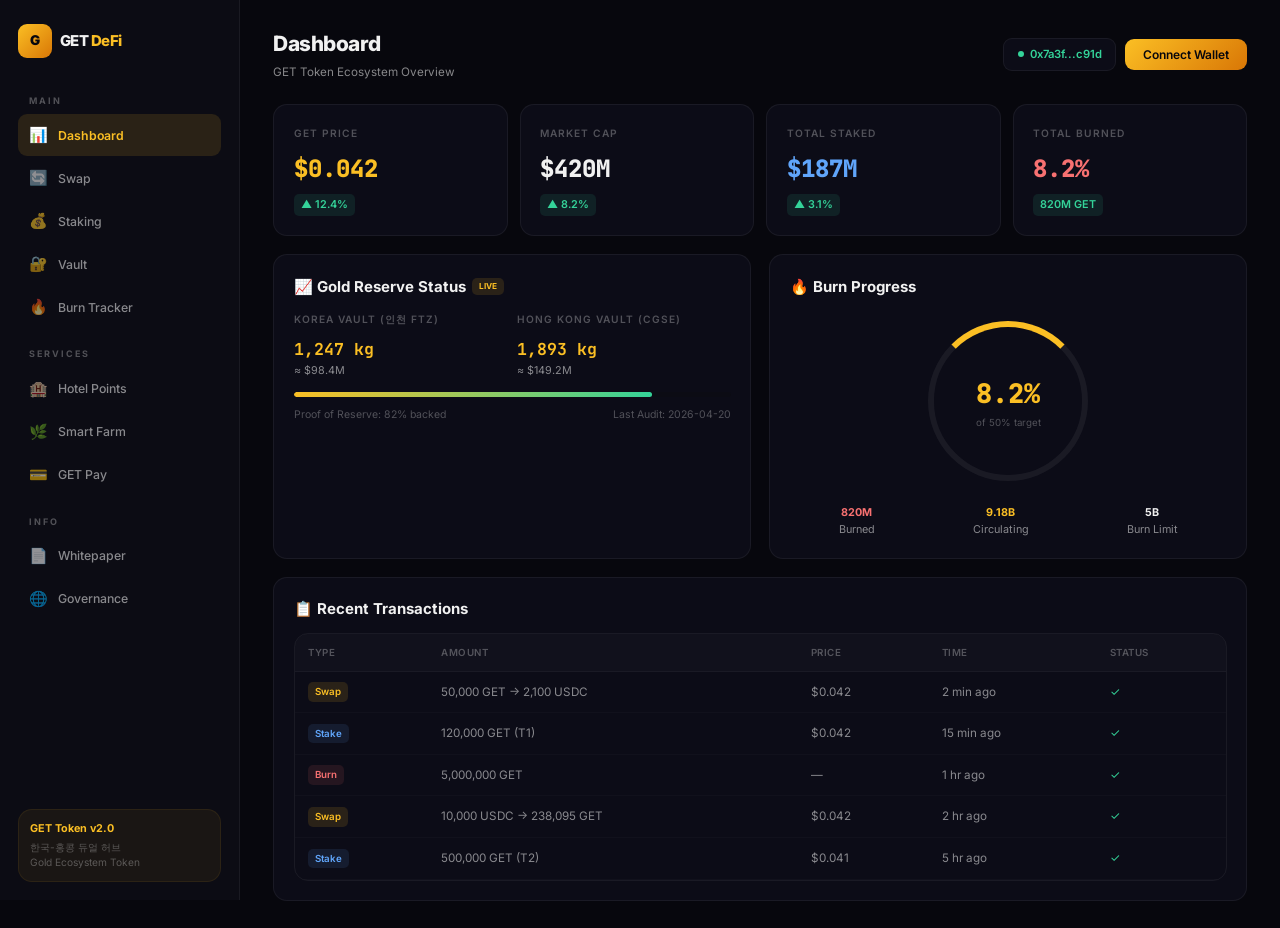
==== commit 91ca8d84: "DeFi v2.0 - Hotel Points, Smart Farm (SRP), GET Pay integration" ====
--- a/defi.html
+++ b/defi.html
@@ -25,6 +25,7 @@
 <div class="ng">
 <div class="nl">Services</div>
 <div class="ni" onclick="showPage('hotel')"><span class="ic">🏨</span> Hotel Points</div>
+<div class="ni" onclick="showPage('farm')"><span class="ic">🌿</span> Smart Farm</div>
 <div class="ni" onclick="showPage('pay')"><span class="ic">💳</span> GET Pay</div>
 </div>
 <div class="ng">
@@ -424,6 +425,81 @@
 </div>
 </div>
 
+<!-- SMART FARM -->
+<div class="page" id="pg-farm">
+<div class="hd"><div><h1>Smart Farm</h1><p>세종 스마트 리버팜 | 디지털 이용권(SRP) & 작물 바우처</p></div>
+<div class="ha"><span class="tg tg-gr" style="font-size:.75rem;padding:4px 10px">✓ v1.1 100% 매진 시나리오</span></div></div>
+
+<div class="farm-hero">
+<div class="farm-badge"><span class="dot"></span> LIVE — 디지털 이용권 판매 중</div>
+<h2>🌿 세종 스마트 리버팜</h2>
+<p>힐스테이트 세종 리버파크 근린생활시설 140호 | 도심형 수직 스마트팜 생태계</p>
+<div class="farm-stat">
+<div><div>총 호실</div><div>🏢 140호</div></div>
+<div><div>계약면적</div><div>📐 12,768㎡</div></div>
+<div><div>연 매출(100%)</div><div>💰 142.0억</div></div>
+<div><div>영업이익률</div><div>📊 38%</div></div>
+<div><div>트라이-토큰</div><div>🪙 SRP·GET·PAY</div></div>
+</div>
+</div>
+
+<div class="g2" style="margin-bottom:1.2rem">
+<div class="srp-box">
+<div class="srp-label">SRP Balance (Smart River-farm Point)</div>
+<div class="srp-value">28,500,000 SRP</div>
+<div class="srp-sub">= ₩28,500,000 KRW · 1 SRP = 1 KRW</div>
+</div>
+<div class="g2" style="margin:0;gap:.6rem">
+<div class="cd bs"><div class="bv green">54.0억</div><div class="bl">연 영업이익 (100%)</div></div>
+<div class="cd bs"><div class="bv gold">1,971평</div><div class="bl">전용면적 합계</div></div>
+</div>
+</div>
+
+<div class="sec">🌱 표적 작물 카탈로그</div>
+<div class="g4" style="margin-bottom:1.2rem">
+<div class="crop-card"><div class="crop-icon">🥬</div><div class="crop-name">새싹삼</div><div class="crop-yield">수직농장 · 고부가 · 연중 생산</div><div class="crop-price">₩12,000/평·일</div></div>
+<div class="crop-card"><div class="crop-icon">🟢</div><div class="crop-name">와사비</div><div class="crop-yield">수경재배 · 프리미엄 · 수출</div><div class="crop-price">₩15,000/평·일</div></div>
+<div class="crop-card"><div class="crop-icon">🌿</div><div class="crop-name">식의약 천연물</div><div class="crop-yield">기능성 · 바이오 · 고단가</div><div class="crop-price">₩10,000/평·일</div></div>
+<div class="crop-card"><div class="crop-icon">🍓</div><div class="crop-name">프리미엄 딸기</div><div class="crop-yield">LED · AI생장 · 직거래</div><div class="crop-price">₩8,500/평·일</div></div>
+</div>
+
+<div class="g2">
+<div class="cd">
+<div class="sec">🎫 디지털 이용권(SRP) 구매</div>
+<div style="display:flex;flex-direction:column;gap:.5rem">
+<div class="voucher-item" onclick="alert('3BL Standard 이용권 구매: 8,812,000 SRP')"><div class="voucher-icon">🏢</div><div class="voucher-info"><div class="voucher-name">3BL Standard (14.08평)</div><div class="voucher-desc">이용권 ₩1,800,000/평·년 · 연 이용료</div></div><div class="voucher-price">8,812,000 SRP</div></div>
+<div class="voucher-item" onclick="alert('4BL Standard 이용권 구매: 7,850,000 SRP')"><div class="voucher-icon">🏬</div><div class="voucher-info"><div class="voucher-name">4BL Standard (13.64평)</div><div class="voucher-desc">이용권 ₩1,800,000/평·년 · 연 이용료</div></div><div class="voucher-price">7,850,000 SRP</div></div>
+<div class="voucher-item" onclick="alert('프리미엄 이용권 구매: 18,920,000 SRP')"><div class="voucher-icon">⭐</div><div class="voucher-info"><div class="voucher-name">Premium Zone (18.92평 · 3BL 18호)</div><div class="voucher-desc">최대 면적 · 프리미엄 위치 · 연 이용료</div></div><div class="voucher-price">18,920,000 SRP</div></div>
+<div class="voucher-item" onclick="alert('작물상품권 DCV 구매: 500,000 SRP')"><div class="voucher-icon">🥗</div><div class="voucher-info"><div class="voucher-name">작물 상품권(DCV) — 월정기 4kg</div><div class="voucher-desc">새싹삼·샐러드 채소 · 매월 배송</div></div><div class="voucher-price">500,000 SRP</div></div>
+</div>
+</div>
+<div class="cd">
+<div class="sec">🔄 SRP ↔ GET Swap</div>
+<div class="sig" style="margin-bottom:.6rem">
+<div class="sit"><span>SRP (Smart River-farm Point)</span><span>Balance: 28,500,000</span></div>
+<div class="sir"><input class="si" placeholder="0" value="1000000" id="srp-from" oninput="calcSrpSwap()"><div class="ts"><div class="ti" style="background:linear-gradient(135deg,#064e3b,#059669);color:white;font-size:.45rem">SRP</div>SRP</div></div>
+</div>
+<div class="sa"><div class="sab">↕</div></div>
+<div class="sig">
+<div class="sit"><span>GET Coin</span><span>Balance: 1,250,000 GET</span></div>
+<div class="sir"><input class="si" placeholder="0" value="23,810" id="srp-to" readonly><div class="ts"><div class="ti" style="background:var(--gd);color:var(--g)">G</div>GET</div></div>
+</div>
+<div class="sinf">
+<div class="sinr"><span>Exchange Rate</span><span>1 SRP = 0.02381 GET</span></div>
+<div class="sinr"><span>1 GET = 42 SRP</span><span style="color:var(--gr)">= ₩42 KRW</span></div>
+<div class="sinr"><span>Swap Fee</span><span style="color:var(--gr)">0.2%</span></div>
+</div>
+<button class="sbtn" style="background:linear-gradient(135deg,#059669,#34d399);margin-bottom:.8rem" onclick="doSrpSwap()">Swap 1,000,000 SRP → GET</button>
+<div class="sec" style="font-size:.85rem;margin-top:.5rem">📊 사업 지표</div>
+<div class="pts-row"><span class="pts-l">총 분양가(VAT포함)</span><span class="pts-v">₩1,234.5억</span></div>
+<div class="pts-row"><span class="pts-l">이용권 매출(연)</span><span class="pts-v" style="color:var(--gr)">₩35.5억</span></div>
+<div class="pts-row"><span class="pts-l">작물 매출(연)</span><span class="pts-v" style="color:var(--gr)">₩106.5억</span></div>
+<div class="pts-row"><span class="pts-l">통합 매출(연)</span><span class="pts-v" style="color:var(--g)">₩142.0억</span></div>
+<div class="pts-row"><span class="pts-l">영업이익(연, 38%)</span><span class="pts-v" style="color:var(--g)">₩54.0억</span></div>
+</div>
+</div>
+</div>
+
 </div><!-- /main -->
 </div><!-- /app -->
 
@@ -477,6 +553,15 @@
 const total=roomData[selRoom].price*nights,getAmt=Math.round(total/0.042);
 alert(getAmt.toLocaleString()+' GET으로 '+total.toLocaleString()+' 포인트를 구매합니다.');
 }
+function calcSrpSwap(){
+const v=parseFloat(document.getElementById('srp-from').value.replace(/,/g,''))||0;
+document.getElementById('srp-to').value=Math.round(v*0.02381).toLocaleString();
+}
+function doSrpSwap(){
+const btn=event.currentTarget;btn.textContent='Processing...';btn.style.opacity='.6';
+setTimeout(()=>{btn.textContent='✓ Swap Complete!';btn.style.background='linear-gradient(135deg,#34d399,#10b981)';
+setTimeout(()=>{btn.textContent='Swap 1,000,000 SRP → GET';btn.style.background='linear-gradient(135deg,#059669,#34d399)';btn.style.opacity='1'},2000)},1500);
+}
 </script>
 </body>
 </html>
--- a/defi.css
+++ b/defi.css
@@ -154,4 +154,26 @@
 .pay-tx-amt{font-family:'JetBrains Mono';font-size:.82rem;font-weight:700}
 .pay-tx-amt.minus{color:var(--r)}.pay-tx-amt.plus{color:var(--gr)}
 
+/* SmartFarm */
+.farm-hero{border-radius:var(--rd2);overflow:hidden;background:linear-gradient(135deg,#064e3b 0%,#065f46 50%,#047857 100%);padding:2rem;margin-bottom:1.2rem;border:1px solid var(--br)}
+.farm-hero h2{font-size:1.5rem;font-weight:800;margin-bottom:.3rem}.farm-hero p{color:rgba(255,255,255,.7);font-size:.82rem}
+.farm-badge{display:inline-flex;align-items:center;gap:.3rem;background:rgba(52,211,153,.2);color:var(--gr);font-size:.65rem;font-weight:700;padding:3px 10px;border-radius:20px;margin-bottom:.8rem}
+.farm-stat{display:flex;gap:1.5rem;margin-top:1rem;flex-wrap:wrap}
+.farm-stat div>div:first-child{font-size:.6rem;color:rgba(255,255,255,.45);text-transform:uppercase;letter-spacing:.5px}
+.farm-stat div>div:last-child{font-weight:700;font-size:.88rem}
+.crop-card{background:var(--cd);border:1px solid var(--br);border-radius:var(--rd2);padding:1.1rem;transition:var(--tr)}
+.crop-card:hover{border-color:var(--gr)}
+.crop-icon{font-size:1.8rem;margin-bottom:.4rem}.crop-name{font-size:.9rem;font-weight:700;margin-bottom:.2rem}
+.crop-yield{font-size:.68rem;color:var(--t3)}.crop-price{font-family:'JetBrains Mono';font-size:1rem;font-weight:800;color:var(--gr);margin-top:.4rem}
+.srp-box{background:linear-gradient(135deg,#064e3b,#059669);border-radius:var(--rd2);padding:1.5rem;color:white;margin-bottom:1.2rem;position:relative;overflow:hidden}
+.srp-box::after{content:'SRP';position:absolute;right:-8px;top:-8px;font-size:4rem;font-weight:900;opacity:.06}
+.srp-label{font-size:.7rem;opacity:.6;text-transform:uppercase;letter-spacing:1px}
+.srp-value{font-family:'JetBrains Mono';font-size:1.8rem;font-weight:900;margin:.2rem 0}
+.srp-sub{font-size:.72rem;opacity:.55}
+.voucher-item{display:flex;align-items:center;gap:.8rem;padding:.7rem .9rem;border-radius:9px;background:rgba(255,255,255,.02);border:1px solid rgba(255,255,255,.04);transition:var(--tr);cursor:pointer}
+.voucher-item:hover{background:rgba(52,211,153,.05);border-color:rgba(52,211,153,.2)}
+.voucher-icon{width:36px;height:36px;border-radius:8px;display:flex;align-items:center;justify-content:center;font-size:1.1rem;background:rgba(52,211,153,.1)}
+.voucher-info{flex:1}.voucher-name{font-size:.8rem;font-weight:600}.voucher-desc{font-size:.62rem;color:var(--t3)}
+.voucher-price{font-family:'JetBrains Mono';font-size:.8rem;font-weight:700;color:var(--gr)}
+
 @media(max-width:900px){.app{grid-template-columns:1fr}.sb{display:none}.main{padding:1rem}.g4{grid-template-columns:1fr 1fr}.g2,.g3{grid-template-columns:1fr}.pay-actions{grid-template-columns:repeat(2,1fr)}}
